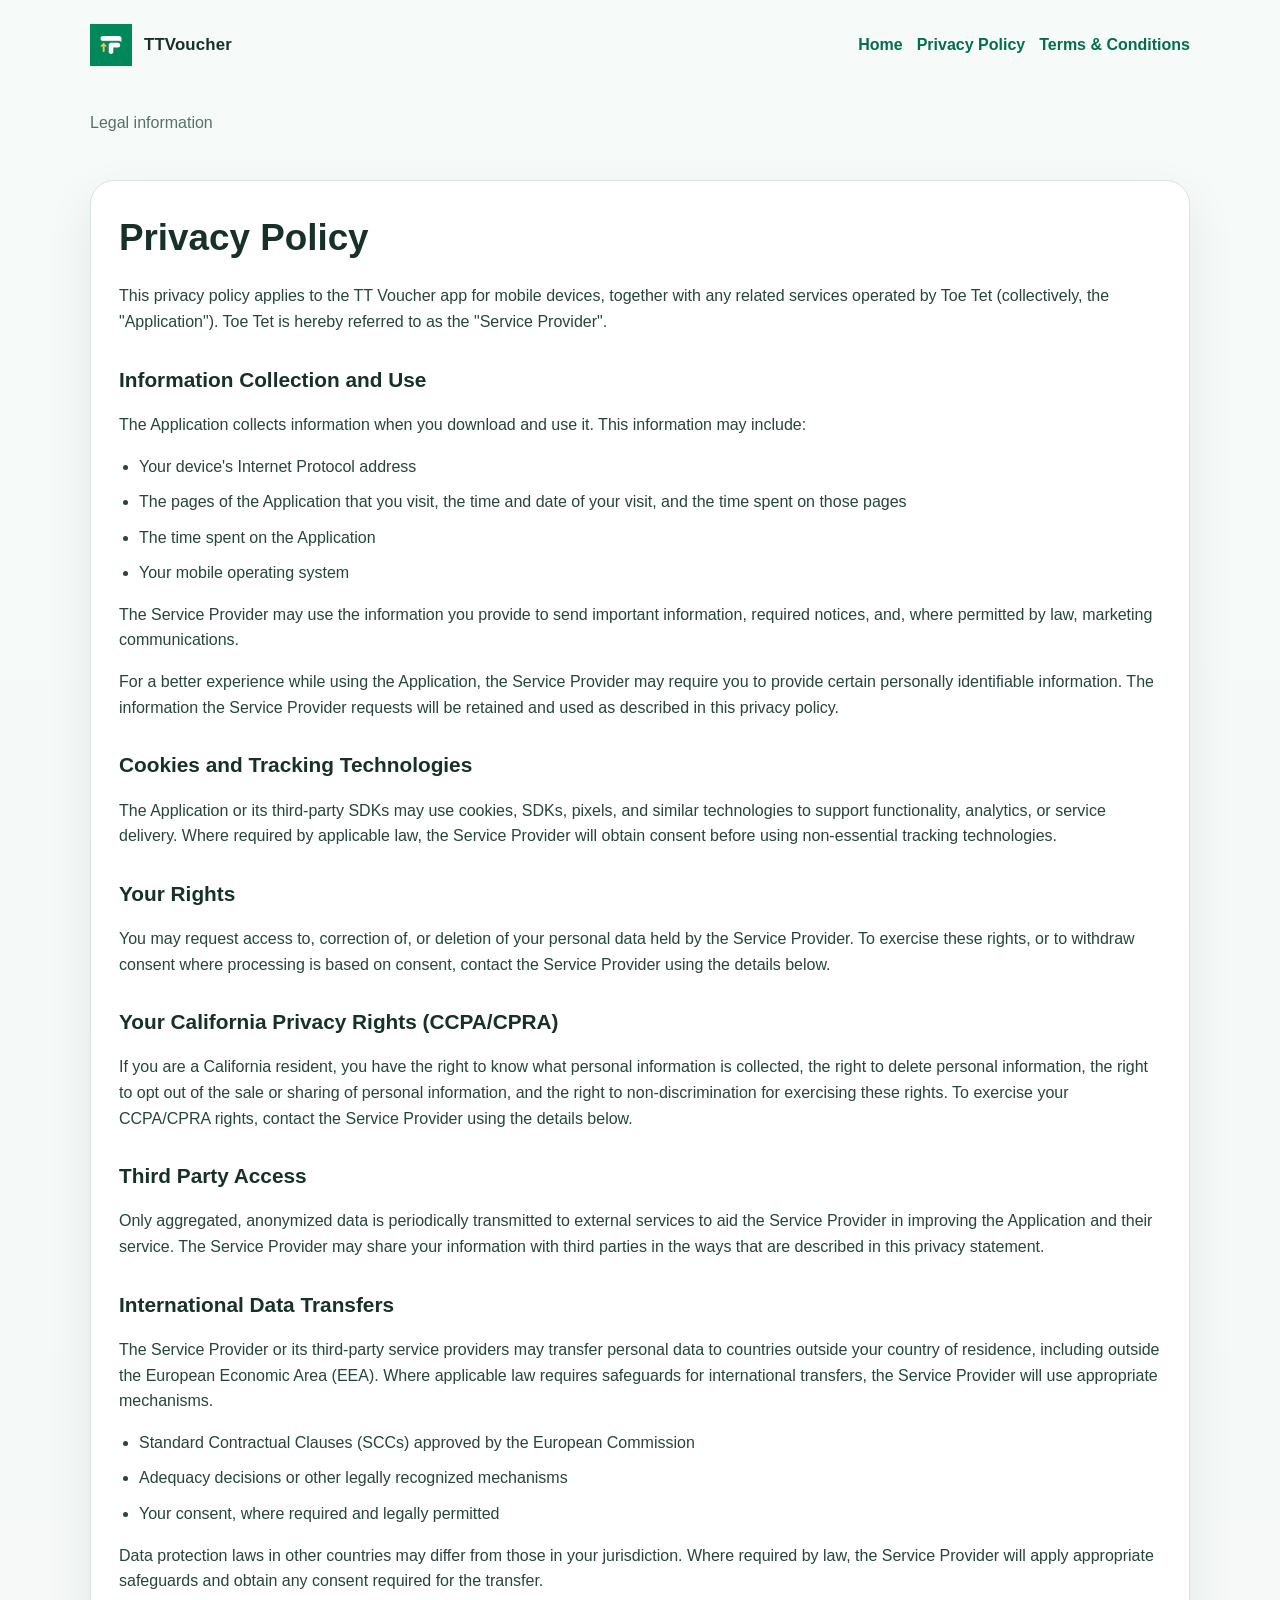
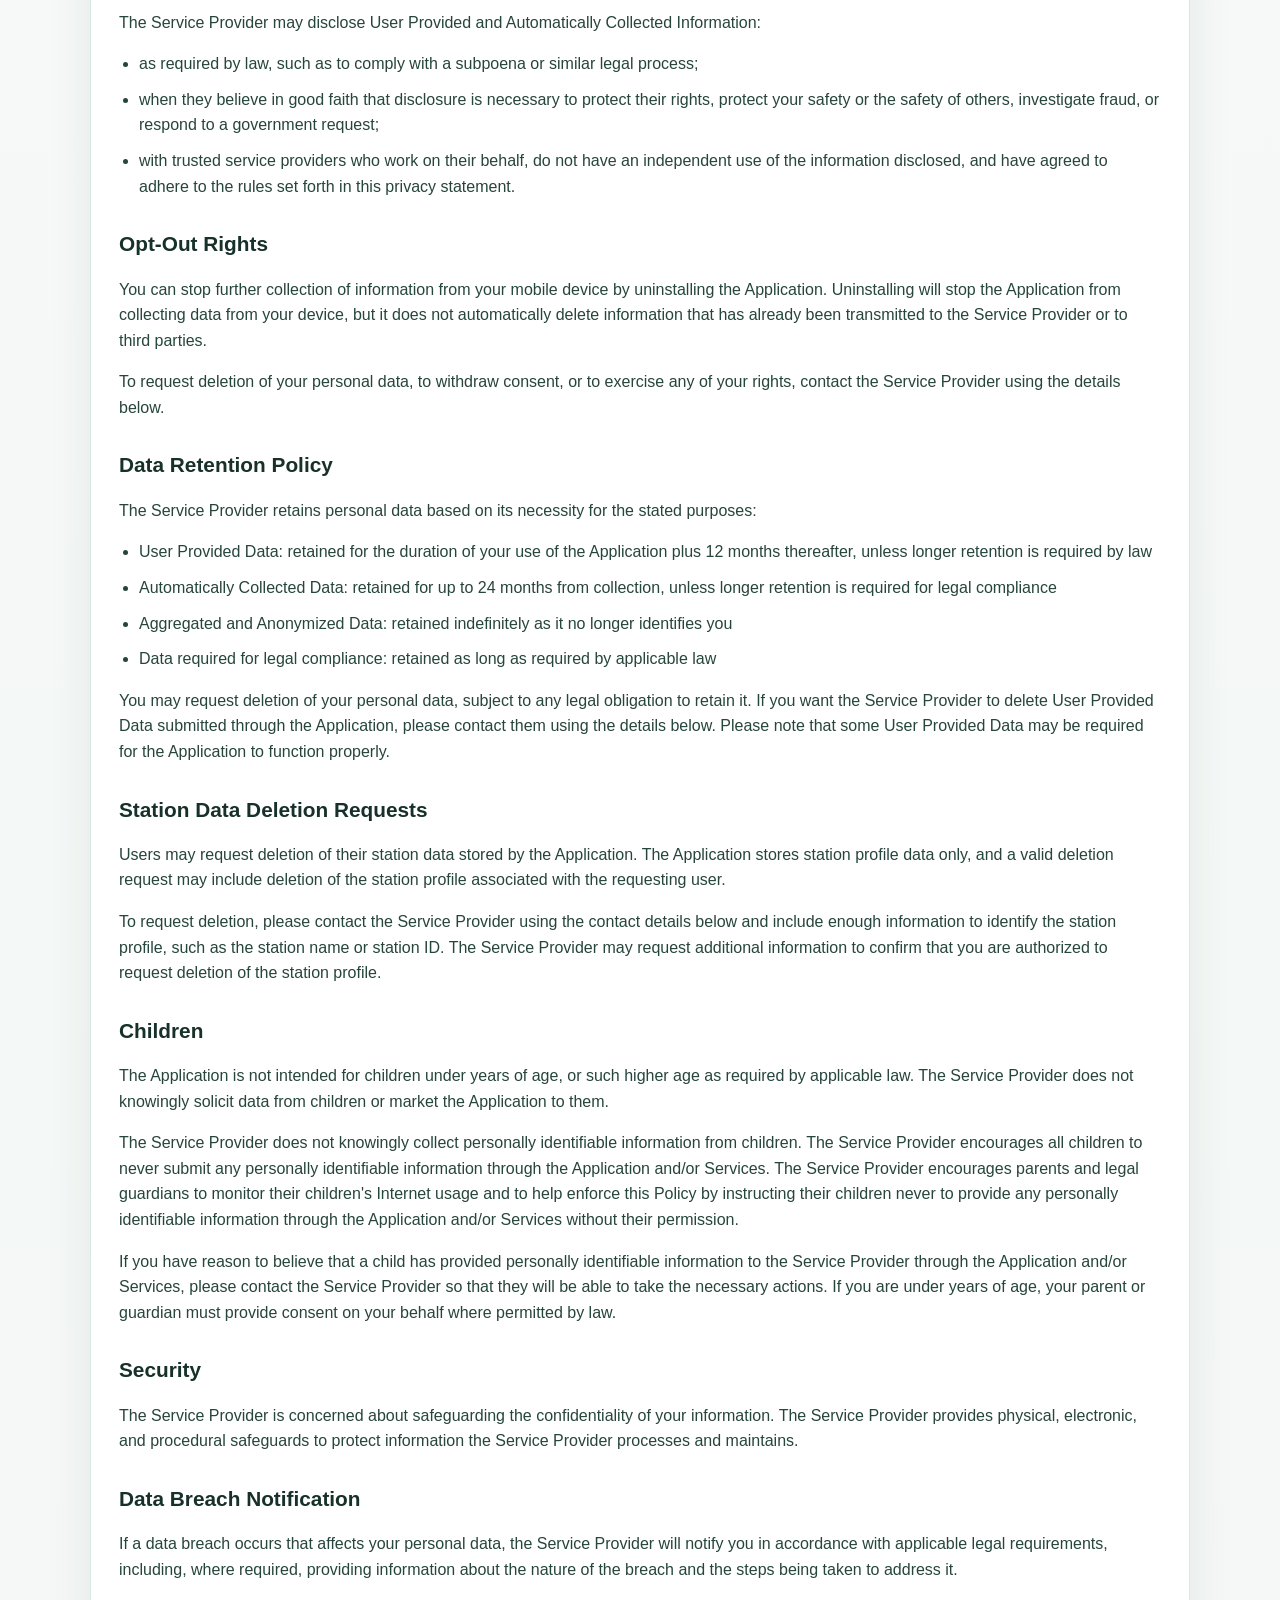
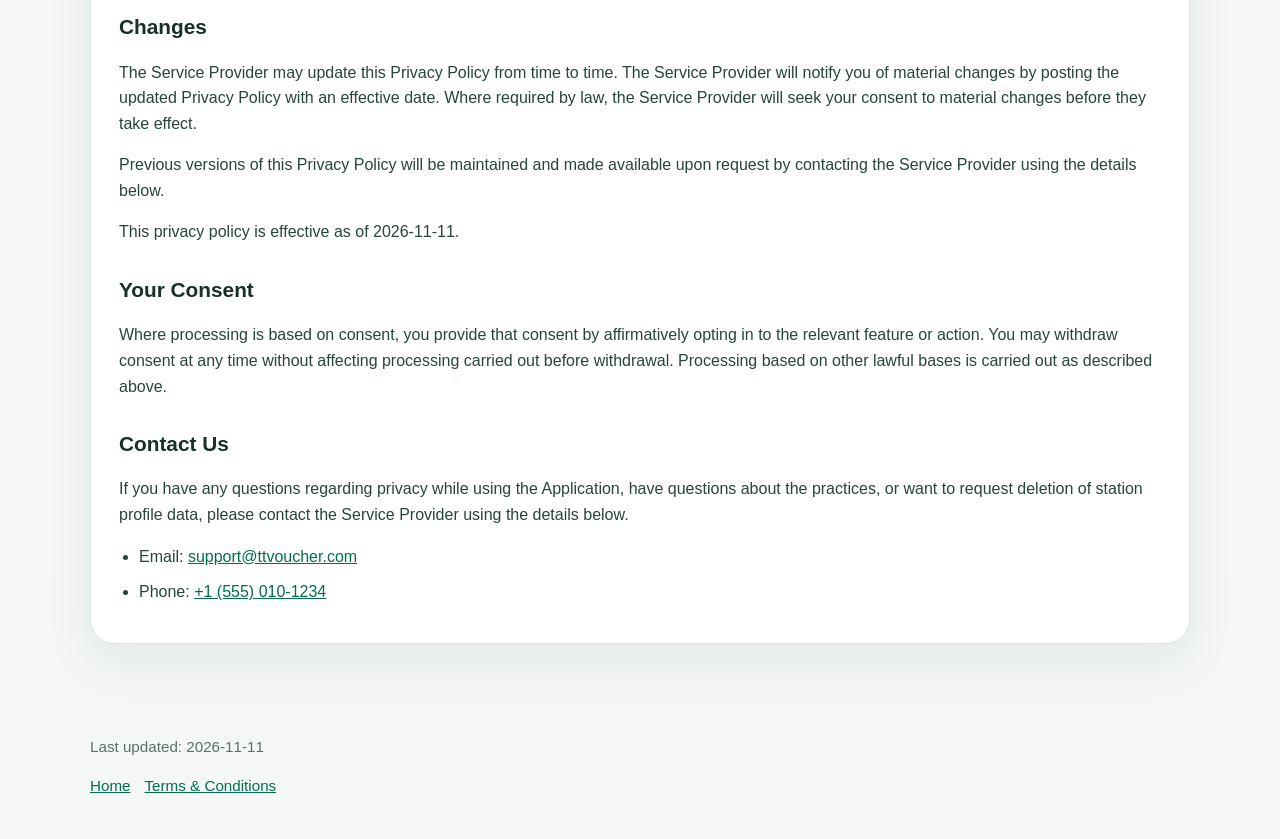
==== privacy-and-policy/index.html @ ffd516b5 "release: site" ====
<!doctype html>
<html lang="en">
  <head>
    <meta charset="UTF-8" />
    <meta name="viewport" content="width=device-width, initial-scale=1.0" />
    <title>TTVoucher Privacy Policy</title>
    <meta
      name="description"
      content="Privacy Policy for the TTVoucher application and related services operated by Toe Tet."
    />
    <link rel="stylesheet" href="../assets/styles.css" />
  </head>
  <body>
    <header class="site-header">
      <a class="brand" href="../">
        <img class="brand-logo" src="../TTVoucher.png" alt="TTVoucher logo" />
        <span class="brand-text">TTVoucher</span>
      </a>
      <nav class="site-nav" aria-label="Primary">
        <a href="../index.html">Home</a>
        <a href="./index.html">Privacy Policy</a>
        <a href="../terms-and-conditions/index.html">Terms &amp; Conditions</a>
      </nav>
    </header>

    <main class="page-shell legal-layout">
      <section class="page-banner">
        <p class="muted">Legal information</p>
      </section>

      <article class="legal-card">
        <h1>Privacy Policy</h1>
        <p>
          This privacy policy applies to the TT Voucher app for mobile devices,
          together with any related services operated by Toe Tet (collectively,
          the "Application"). Toe Tet is hereby referred to as the "Service
          Provider".
        </p>

        <h2>Information Collection and Use</h2>
        <p>
          The Application collects information when you download and use it.
          This information may include:
        </p>
        <ul>
          <li>Your device's Internet Protocol address</li>
          <li>
            The pages of the Application that you visit, the time and date of
            your visit, and the time spent on those pages
          </li>
          <li>The time spent on the Application</li>
          <li>Your mobile operating system</li>
        </ul>
        <p>
          The Service Provider may use the information you provide to send
          important information, required notices, and, where permitted by law,
          marketing communications.
        </p>
        <p>
          For a better experience while using the Application, the Service
          Provider may require you to provide certain personally identifiable
          information. The information the Service Provider requests will be
          retained and used as described in this privacy policy.
        </p>

        <h2>Cookies and Tracking Technologies</h2>
        <p>
          The Application or its third-party SDKs may use cookies, SDKs, pixels,
          and similar technologies to support functionality, analytics, or
          service delivery. Where required by applicable law, the Service
          Provider will obtain consent before using non-essential tracking
          technologies.
        </p>

        <h2>Your Rights</h2>
        <p>
          You may request access to, correction of, or deletion of your personal
          data held by the Service Provider. To exercise these rights, or to
          withdraw consent where processing is based on consent, contact the
          Service Provider using the details below.
        </p>

        <h2>Your California Privacy Rights (CCPA/CPRA)</h2>
        <p>
          If you are a California resident, you have the right to know what
          personal information is collected, the right to delete personal
          information, the right to opt out of the sale or sharing of personal
          information, and the right to non-discrimination for exercising these
          rights. To exercise your CCPA/CPRA rights, contact the Service
          Provider using the details below.
        </p>

        <h2>Third Party Access</h2>
        <p>
          Only aggregated, anonymized data is periodically transmitted to
          external services to aid the Service Provider in improving the
          Application and their service. The Service Provider may share your
          information with third parties in the ways that are described in this
          privacy statement.
        </p>

        <h2>International Data Transfers</h2>
        <p>
          The Service Provider or its third-party service providers may transfer
          personal data to countries outside your country of residence,
          including outside the European Economic Area (EEA). Where applicable
          law requires safeguards for international transfers, the Service
          Provider will use appropriate mechanisms.
        </p>
        <ul>
          <li>
            Standard Contractual Clauses (SCCs) approved by the European
            Commission
          </li>
          <li>Adequacy decisions or other legally recognized mechanisms</li>
          <li>Your consent, where required and legally permitted</li>
        </ul>
        <p>
          Data protection laws in other countries may differ from those in your
          jurisdiction. Where required by law, the Service Provider will apply
          appropriate safeguards and obtain any consent required for the
          transfer.
        </p>
        <p>
          The Service Provider may disclose User Provided and Automatically
          Collected Information:
        </p>
        <ul>
          <li>
            as required by law, such as to comply with a subpoena or similar
            legal process;
          </li>
          <li>
            when they believe in good faith that disclosure is necessary to
            protect their rights, protect your safety or the safety of others,
            investigate fraud, or respond to a government request;
          </li>
          <li>
            with trusted service providers who work on their behalf, do not have
            an independent use of the information disclosed, and have agreed to
            adhere to the rules set forth in this privacy statement.
          </li>
        </ul>

        <h2>Opt-Out Rights</h2>
        <p>
          You can stop further collection of information from your mobile device
          by uninstalling the Application. Uninstalling will stop the
          Application from collecting data from your device, but it does not
          automatically delete information that has already been transmitted to
          the Service Provider or to third parties.
        </p>
        <p>
          To request deletion of your personal data, to withdraw consent, or to
          exercise any of your rights, contact the Service Provider using the
          details below.
        </p>

        <h2>Data Retention Policy</h2>
        <p>
          The Service Provider retains personal data based on its necessity for
          the stated purposes:
        </p>
        <ul>
          <li>
            User Provided Data: retained for the duration of your use of the
            Application plus 12 months thereafter, unless longer retention is
            required by law
          </li>
          <li>
            Automatically Collected Data: retained for up to 24 months from
            collection, unless longer retention is required for legal compliance
          </li>
          <li>
            Aggregated and Anonymized Data: retained indefinitely as it no
            longer identifies you
          </li>
          <li>
            Data required for legal compliance: retained as long as required by
            applicable law
          </li>
        </ul>
        <p>
          You may request deletion of your personal data, subject to any legal
          obligation to retain it. If you want the Service Provider to delete
          User Provided Data submitted through the Application, please contact
          them using the details below.
          Please note that some User Provided Data may be required for the
          Application to function properly.
        </p>

        <h2>Station Data Deletion Requests</h2>
        <p>
          Users may request deletion of their station data stored by the
          Application. The Application stores station profile data only, and a
          valid deletion request may include deletion of the station profile
          associated with the requesting user.
        </p>
        <p>
          To request deletion, please contact the Service Provider using the
          contact details below and include enough information to identify the
          station profile, such as the station name or station ID. The Service
          Provider may request additional information to confirm that you are
          authorized to request deletion of the station profile.
        </p>

        <h2>Children</h2>
        <p>
          The Application is not intended for children under years of age, or
          such higher age as required by applicable law. The Service Provider
          does not knowingly solicit data from children or market the
          Application to them.
        </p>
        <p>
          The Service Provider does not knowingly collect personally
          identifiable information from children. The Service Provider
          encourages all children to never submit any personally identifiable
          information through the Application and/or Services. The Service
          Provider encourages parents and legal guardians to monitor their
          children's Internet usage and to help enforce this Policy by
          instructing their children never to provide any personally
          identifiable information through the Application and/or Services
          without their permission.
        </p>
        <p>
          If you have reason to believe that a child has provided personally
          identifiable information to the Service Provider through the
          Application and/or Services, please contact the Service Provider so
          that they will be able to take the necessary actions. If you are under
          years of age, your parent or guardian must provide consent on your
          behalf where permitted by law.
        </p>

        <h2>Security</h2>
        <p>
          The Service Provider is concerned about safeguarding the
          confidentiality of your information. The Service Provider provides
          physical, electronic, and procedural safeguards to protect information
          the Service Provider processes and maintains.
        </p>

        <h2>Data Breach Notification</h2>
        <p>
          If a data breach occurs that affects your personal data, the Service
          Provider will notify you in accordance with applicable legal
          requirements, including, where required, providing information about
          the nature of the breach and the steps being taken to address it.
        </p>

        <h2>Changes</h2>
        <p>
          The Service Provider may update this Privacy Policy from time to time.
          The Service Provider will notify you of material changes by posting
          the updated Privacy Policy with an effective date. Where required by
          law, the Service Provider will seek your consent to material changes
          before they take effect.
        </p>
        <p>
          Previous versions of this Privacy Policy will be maintained and made
          available upon request by contacting the Service Provider using the
          details below.
        </p>
        <p>This privacy policy is effective as of 2026-11-11.</p>

        <h2>Your Consent</h2>
        <p>
          Where processing is based on consent, you provide that consent by
          affirmatively opting in to the relevant feature or action. You may
          withdraw consent at any time without affecting processing carried out
          before withdrawal. Processing based on other lawful bases is carried
          out as described above.
        </p>

        <h2>Contact Us</h2>
        <p>
          If you have any questions regarding privacy while using the
          Application, have questions about the practices, or want to request
          deletion of station profile data, please contact the Service Provider
          using the details below.
        </p>
        <ul>
          <li>
            Email:
            <a href="mailto:support@ttvoucher.com">support@ttvoucher.com</a>
          </li>
          <li>Phone: <a href="tel:+15550101234">+1 (555) 010-1234</a></li>
        </ul>
      </article>
    </main>

    <footer class="site-footer">
      <p>Last updated: 2026-11-11</p>
      <nav aria-label="Footer">
        <a href="../index.html">Home</a>
        <a href="../terms-and-conditions/index.html">Terms &amp; Conditions</a>
      </nav>
    </footer>
  </body>
</html>
---- assets/styles.css ----
:root {
  color-scheme: light;
  --bg: #f4f7f6;
  --surface: #ffffff;
  --surface-soft: #eef5f2;
  --text: #17312a;
  --muted: #597068;
  --primary: #00875a;
  --primary-dark: #006f4a;
  --border: #d9e5df;
  --shadow: 0 18px 48px rgba(23, 49, 42, 0.08);
  --max-width: 1100px;
}

* {
  box-sizing: border-box;
}

html {
  scroll-behavior: smooth;
}

body {
  margin: 0;
  font-family: Arial, Helvetica, sans-serif;
  background: linear-gradient(180deg, #f6faf8 0%, #f4f7f6 100%);
  color: var(--text);
  line-height: 1.6;
}

a {
  color: var(--primary-dark);
}

a:hover {
  color: var(--primary);
}

.site-header,
.page-shell,
.site-footer {
  width: min(calc(100% - 32px), var(--max-width));
  margin: 0 auto;
}

.site-header {
  display: flex;
  align-items: center;
  justify-content: space-between;
  gap: 16px;
  padding: 24px 0 16px;
}

.brand {
  display: inline-flex;
  align-items: center;
  gap: 12px;
  color: var(--text);
  text-decoration: none;
  font-weight: 700;
  letter-spacing: 0.01em;
}

.brand-logo {
  width: 42px;
  height: 42px;
  object-fit: contain;
  display: block;
}

.brand-text {
  font-size: 1.05rem;
}

.site-nav {
  display: flex;
  flex-wrap: wrap;
  gap: 14px;
}

.site-nav a {
  text-decoration: none;
  font-weight: 600;
}

.hero {
  display: grid;
  grid-template-columns: 1.2fr 0.8fr;
  gap: 28px;
  align-items: stretch;
  padding: 24px 0 40px;
}

.hero-card,
.feature-card,
.section-card,
.legal-card {
  background: var(--surface);
  border: 1px solid var(--border);
  border-radius: 24px;
  box-shadow: var(--shadow);
}

.hero-card {
  padding: 40px;
}

.hero-card h1 {
  margin: 0 0 16px;
  font-size: clamp(2.4rem, 5vw, 4rem);
  line-height: 1.05;
}

.hero-card p {
  margin: 0 0 24px;
  color: var(--muted);
  font-size: 1.05rem;
}

.hero-actions {
  display: flex;
  flex-wrap: wrap;
  gap: 12px;
}

.button {
  display: inline-flex;
  align-items: center;
  justify-content: center;
  padding: 12px 18px;
  border-radius: 999px;
  border: 1px solid transparent;
  text-decoration: none;
  font-weight: 700;
}

.button.primary {
  background: var(--primary);
  color: #ffffff;
}

.button.primary:hover {
  background: var(--primary-dark);
  color: #ffffff;
}

.button.secondary {
  border-color: var(--border);
  background: var(--surface-soft);
  color: var(--text);
}

.hero-panel {
  padding: 28px;
  background: linear-gradient(160deg, #ffffff 0%, #eef7f2 100%);
}

.hero-panel h2 {
  margin-top: 0;
  margin-bottom: 16px;
  font-size: 1.2rem;
}

.hero-panel ul,
.feature-card ul,
.legal-card ul {
  margin: 0;
  padding-left: 20px;
}

.hero-panel li,
.feature-card li,
.legal-card li {
  margin-bottom: 10px;
}

.section-heading {
  margin: 0 0 18px;
  font-size: 1.85rem;
}

.section-intro {
  margin: 0 0 28px;
  color: var(--muted);
  max-width: 760px;
}

.feature-grid {
  display: grid;
  grid-template-columns: repeat(3, minmax(0, 1fr));
  gap: 20px;
  margin-bottom: 24px;
}

.feature-card {
  padding: 24px;
}

.feature-card h3 {
  margin-top: 0;
  margin-bottom: 12px;
}

.section-card {
  padding: 28px;
  margin: 0 0 24px;
}

.muted {
  color: var(--muted);
}

.legal-layout {
  padding-bottom: 40px;
}

.legal-card {
  padding: 28px;
  margin-bottom: 24px;
}

.legal-card h1 {
  margin-top: 0;
  margin-bottom: 12px;
  font-size: 2.3rem;
}

.legal-card h2 {
  margin-top: 28px;
  margin-bottom: 10px;
  font-size: 1.3rem;
}

.legal-card p,
.legal-card li {
  color: #26453c;
}

.page-banner {
  padding: 12px 0 28px;
}

.site-footer {
  padding: 12px 0 40px;
  color: var(--muted);
  font-size: 0.95rem;
}

.site-footer nav {
  display: flex;
  flex-wrap: wrap;
  gap: 14px;
  margin-top: 8px;
}

@media (max-width: 900px) {
  .hero,
  .feature-grid {
    grid-template-columns: 1fr;
  }

  .site-header {
    flex-direction: column;
    align-items: flex-start;
  }

  .hero-card,
  .hero-panel,
  .section-card,
  .legal-card {
    padding: 24px;
  }
}

@media (max-width: 600px) {
  .site-header,
  .page-shell,
  .site-footer {
    width: min(calc(100% - 20px), var(--max-width));
  }

  .hero-card h1,
  .legal-card h1 {
    font-size: 2rem;
  }
}
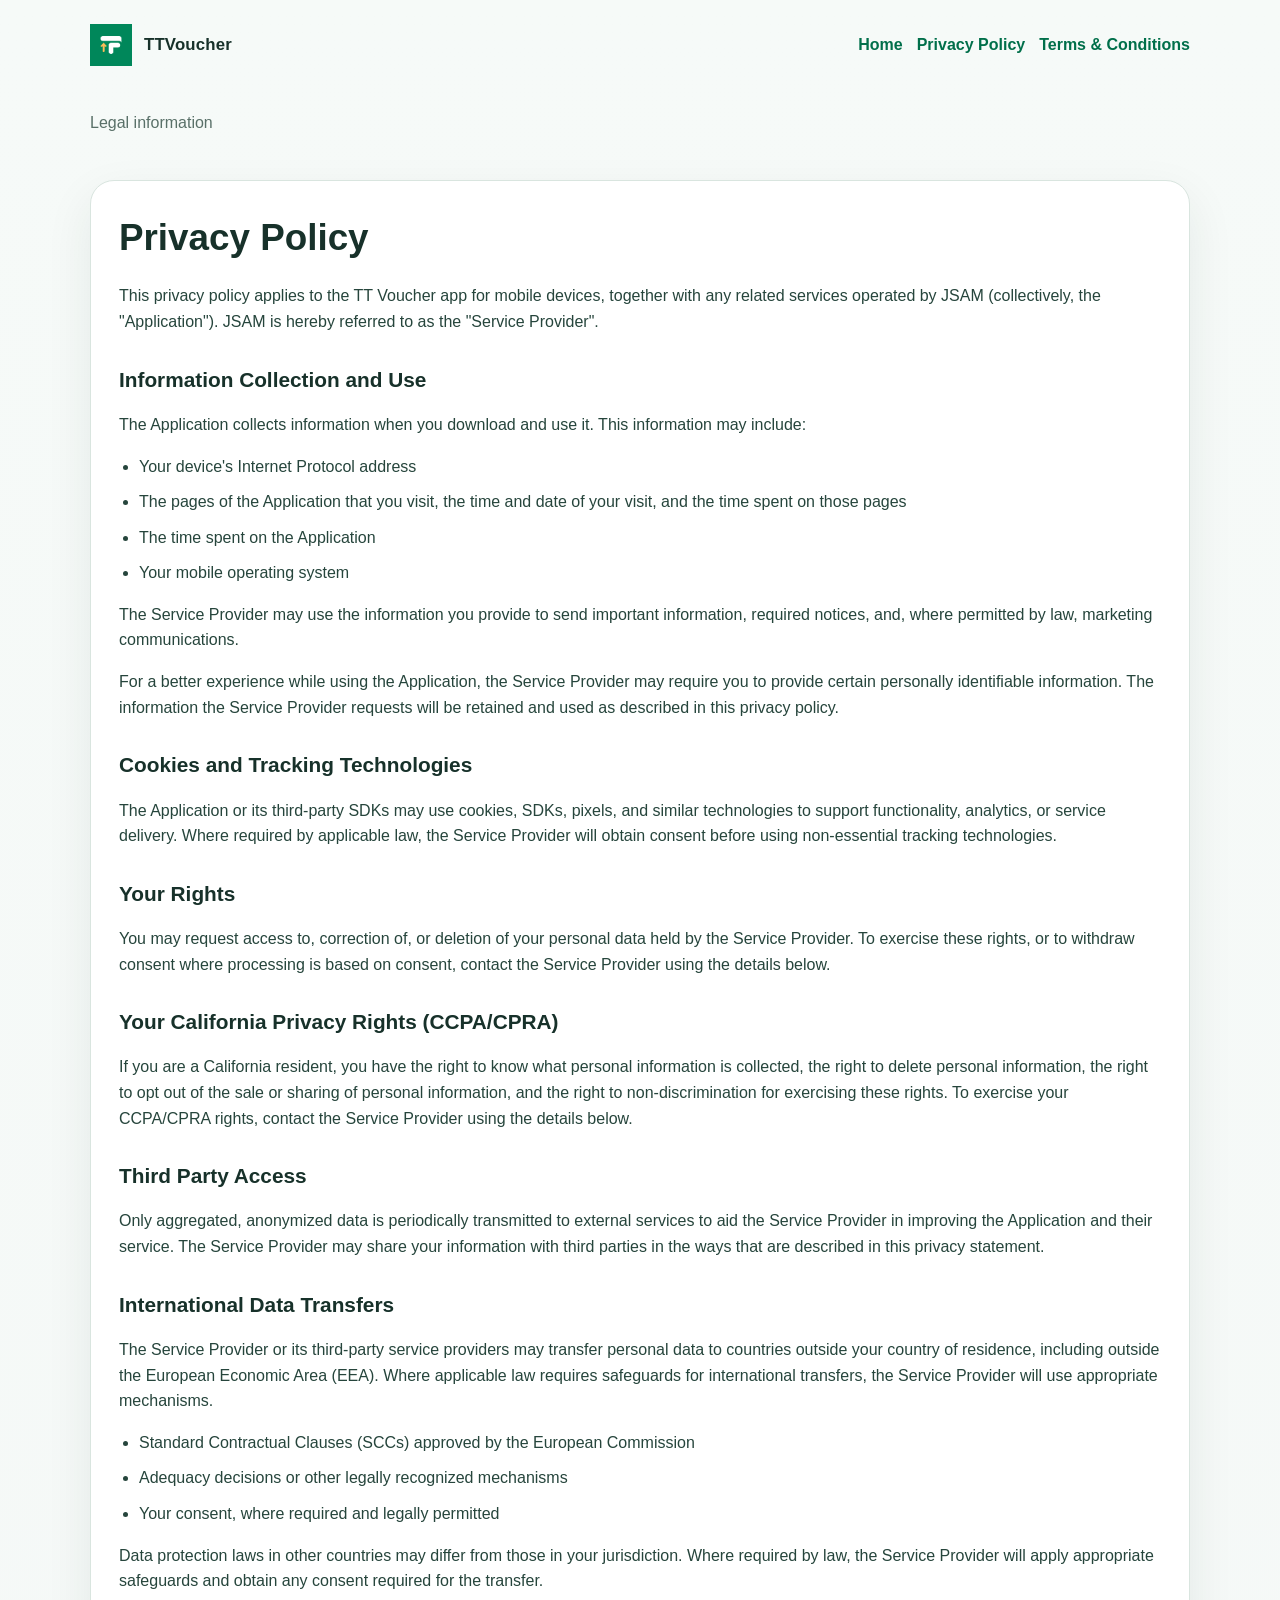
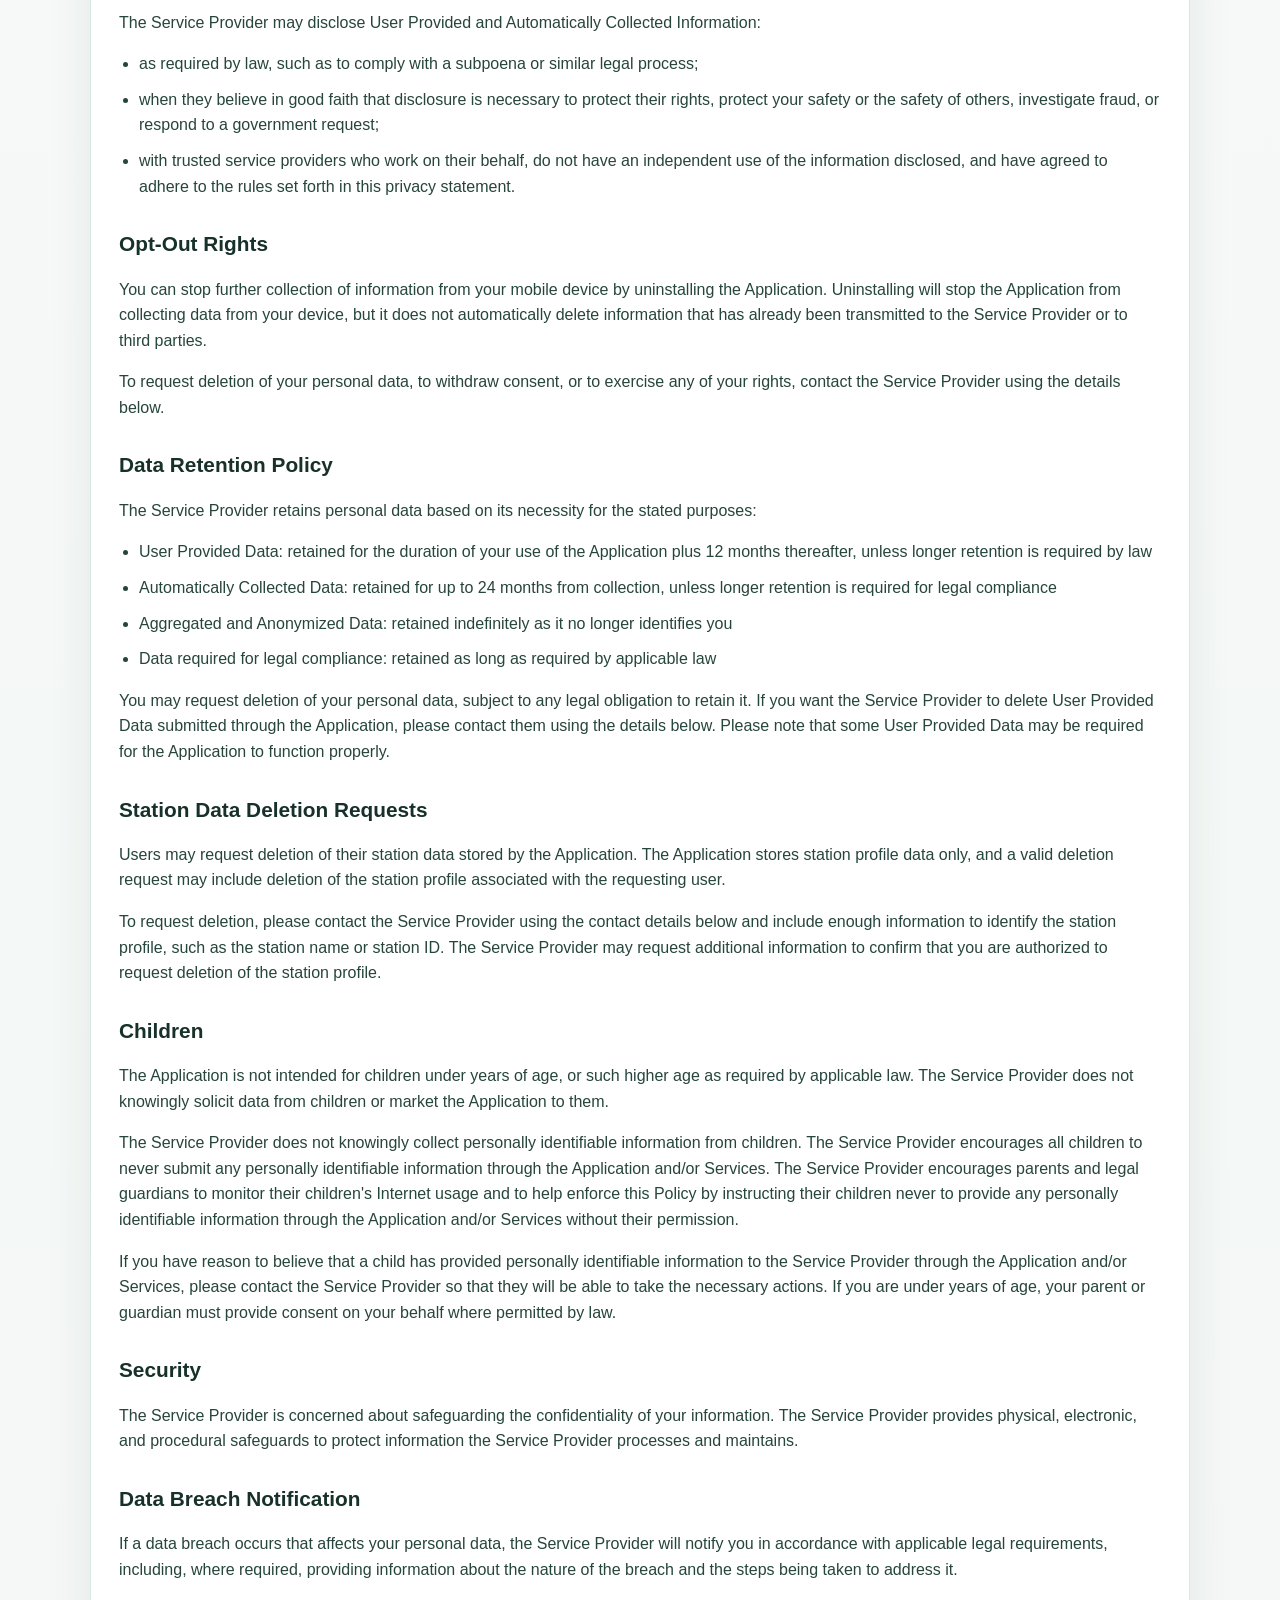
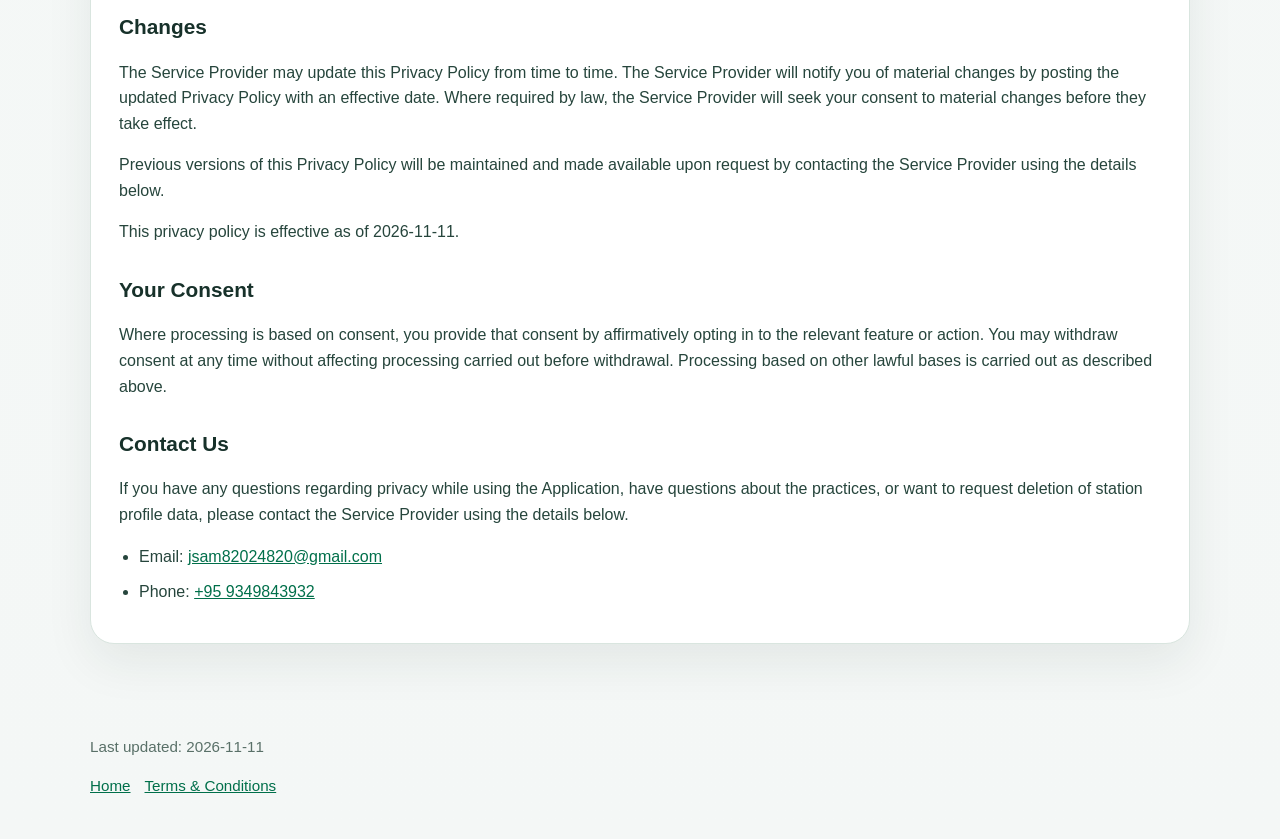
==== commit 1553739e: "update:contact" ====
--- a/privacy-and-policy/index.html
+++ b/privacy-and-policy/index.html
@@ -6,7 +6,7 @@
     <title>TTVoucher Privacy Policy</title>
     <meta
       name="description"
-      content="Privacy Policy for the TTVoucher application and related services operated by Toe Tet."
+      content="Privacy Policy for the TTVoucher application and related services operated by JSAM."
     />
     <link rel="stylesheet" href="../assets/styles.css" />
   </head>
@@ -32,9 +32,8 @@
         <h1>Privacy Policy</h1>
         <p>
           This privacy policy applies to the TT Voucher app for mobile devices,
-          together with any related services operated by Toe Tet (collectively,
-          the "Application"). Toe Tet is hereby referred to as the "Service
-          Provider".
+          together with any related services operated by JSAM (collectively, the
+          "Application"). JSAM is hereby referred to as the "Service Provider".
         </p>
 
         <h2>Information Collection and Use</h2>
@@ -184,9 +183,8 @@
           You may request deletion of your personal data, subject to any legal
           obligation to retain it. If you want the Service Provider to delete
           User Provided Data submitted through the Application, please contact
-          them using the details below.
-          Please note that some User Provided Data may be required for the
-          Application to function properly.
+          them using the details below. Please note that some User Provided Data
+          may be required for the Application to function properly.
         </p>
 
         <h2>Station Data Deletion Requests</h2>
@@ -281,9 +279,9 @@
         <ul>
           <li>
             Email:
-            <a href="mailto:support@ttvoucher.com">support@ttvoucher.com</a>
-          </li>
-          <li>Phone: <a href="tel:+15550101234">+1 (555) 010-1234</a></li>
+            <a href="mailto:jsam82024820@gmail.com">jsam82024820@gmail.com</a>
+          </li>
+          <li>Phone: <a href="tel:+959349843932">+95 9349843932</a></li>
         </ul>
       </article>
     </main>
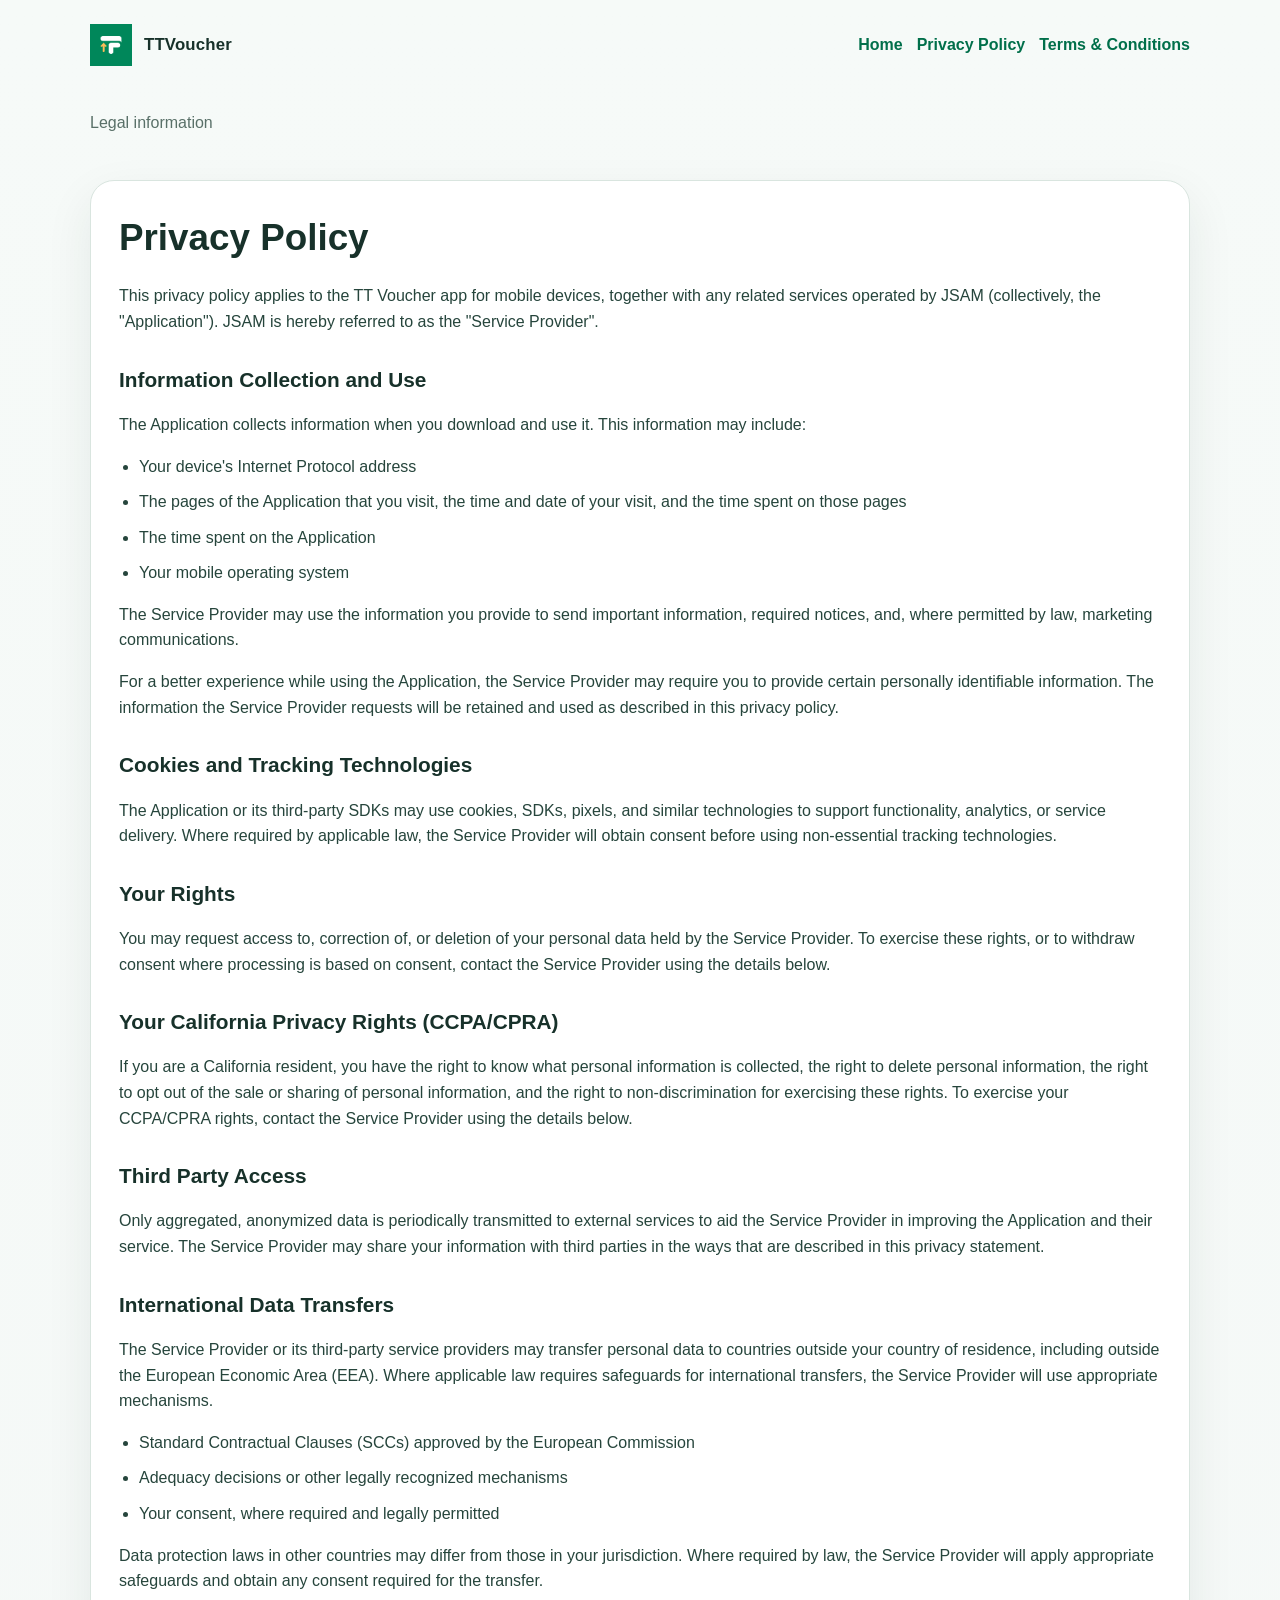
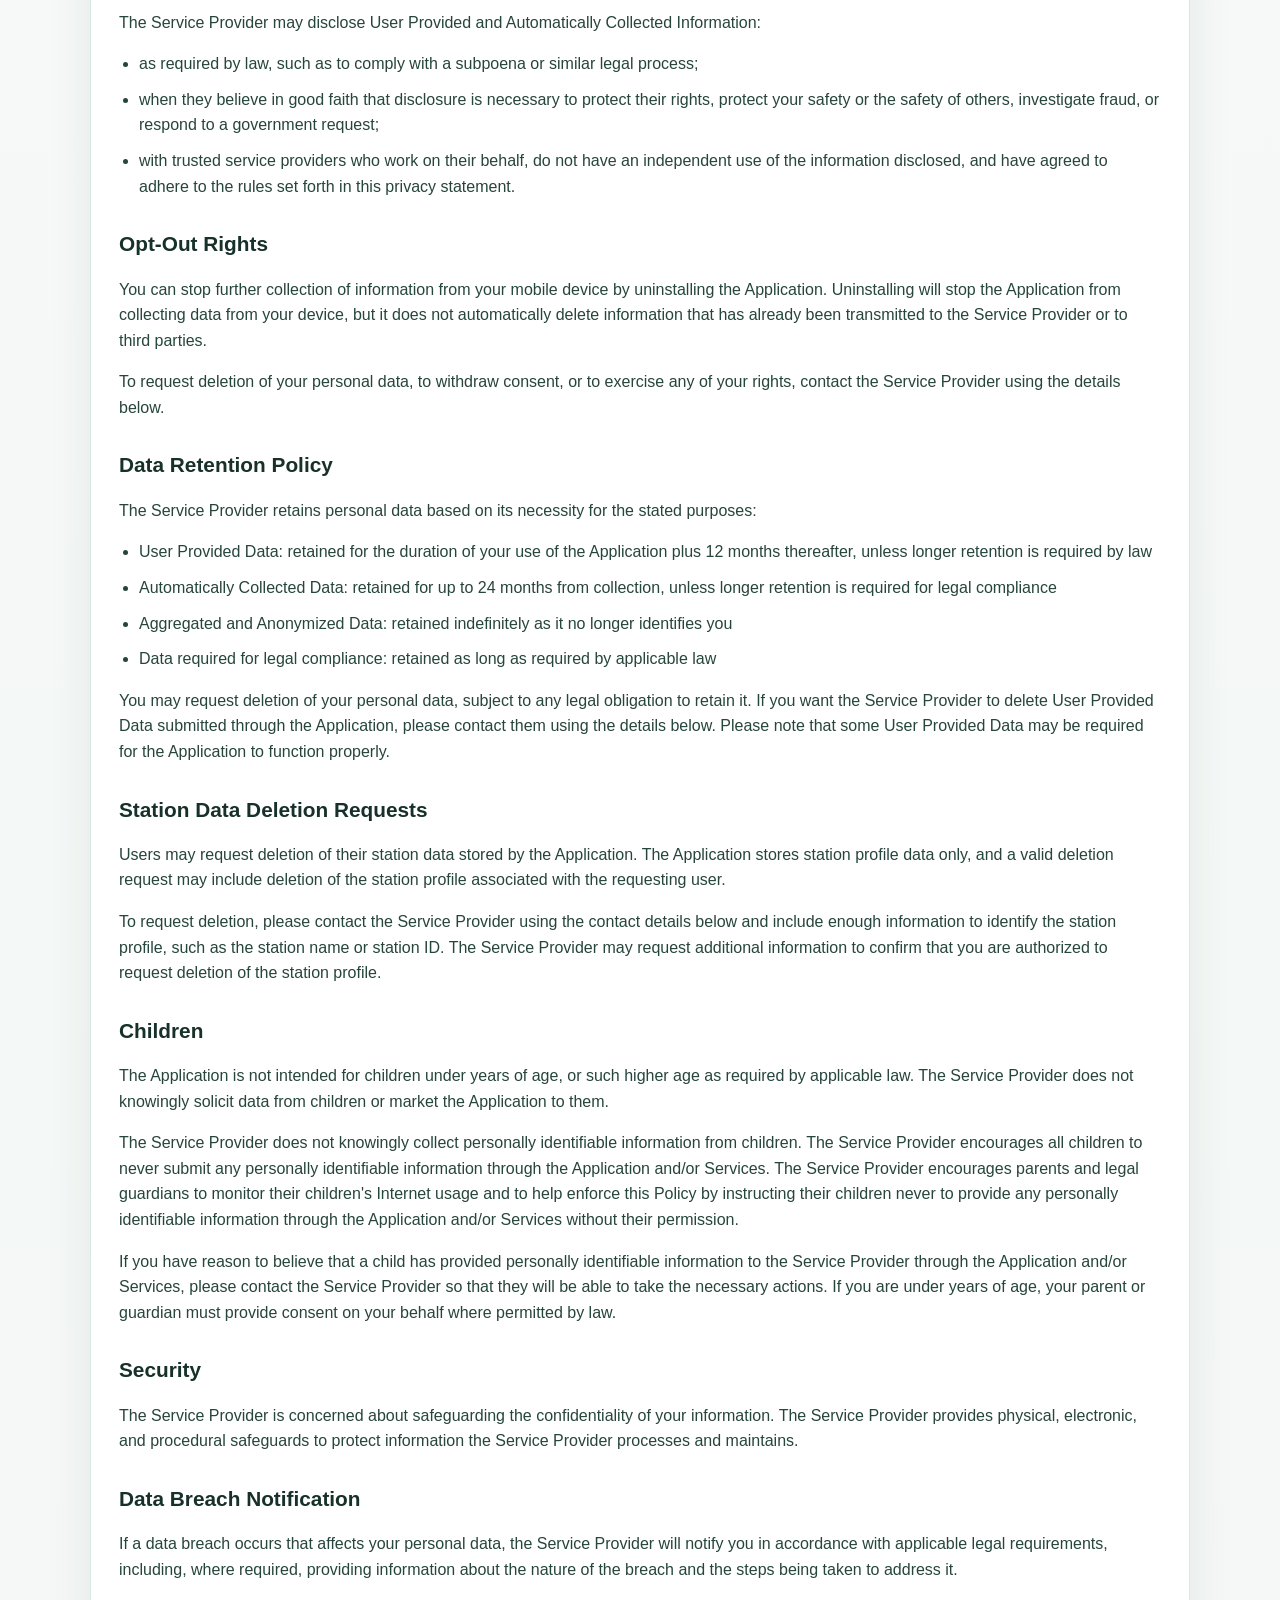
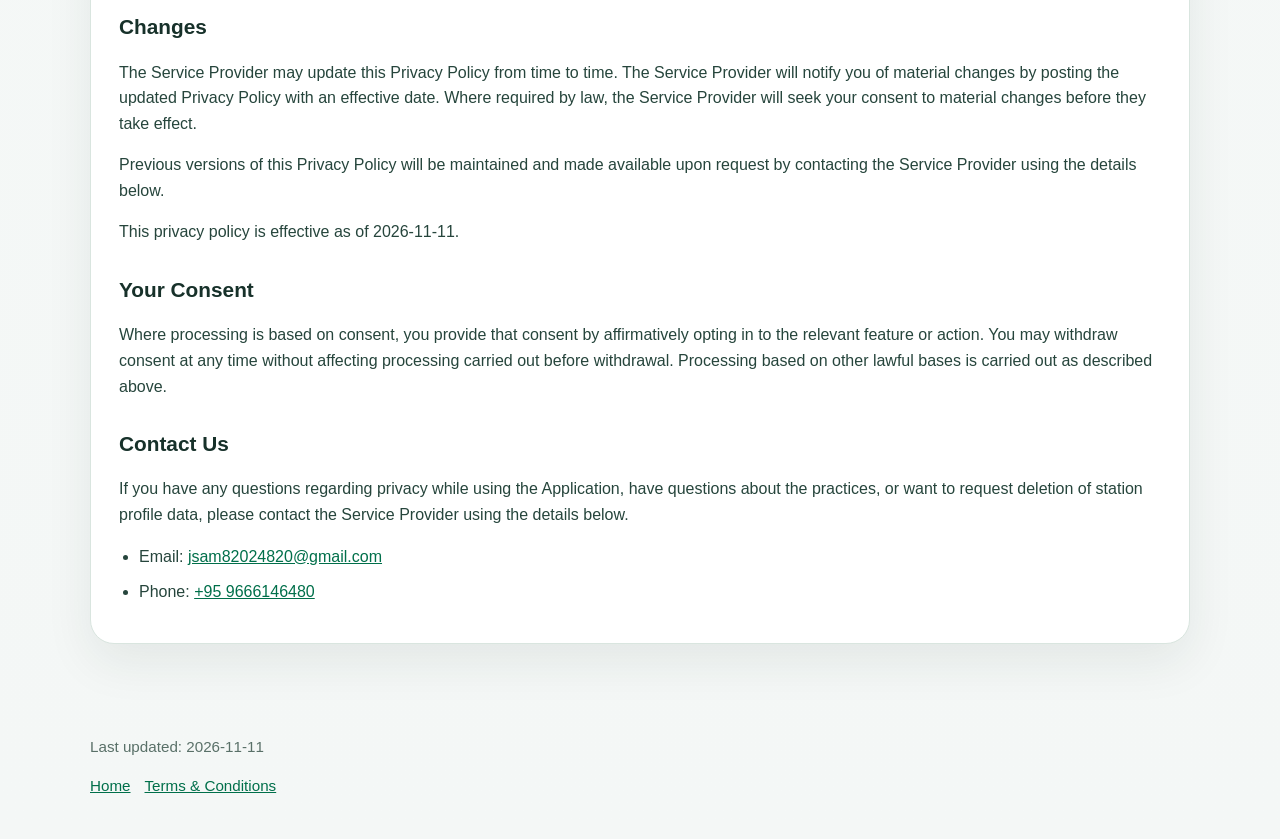
==== commit 5edc4089: "change phone" ====
--- a/privacy-and-policy/index.html
+++ b/privacy-and-policy/index.html
@@ -281,7 +281,7 @@
             Email:
             <a href="mailto:jsam82024820@gmail.com">jsam82024820@gmail.com</a>
           </li>
-          <li>Phone: <a href="tel:+959349843932">+95 9349843932</a></li>
+          <li>Phone: <a href="tel:+959666146480">+95 9666146480</a></li>
         </ul>
       </article>
     </main>
--- a/assets/styles.css
+++ b/assets/styles.css
@@ -210,6 +210,56 @@
   color: var(--muted);
 }
 
+.download-card {
+  display: flex;
+  align-items: center;
+  gap: 24px;
+  margin: 24px 0 0;
+  padding: 28px 32px;
+  background: linear-gradient(135deg, #ffffff 0%, #e6f4ed 100%);
+  border: 1px solid var(--border);
+  border-radius: 24px;
+  box-shadow: var(--shadow);
+}
+
+.download-logo {
+  width: 72px;
+  height: 72px;
+  object-fit: contain;
+  flex-shrink: 0;
+}
+
+.download-info {
+  flex: 1;
+  min-width: 0;
+}
+
+.download-info h2 {
+  margin: 0 0 4px;
+  font-size: 1.5rem;
+}
+
+.download-meta {
+  margin: 0 0 8px;
+  color: var(--primary-dark);
+  font-weight: 700;
+  font-size: 0.95rem;
+}
+
+.download-note {
+  margin: 0;
+  color: var(--muted);
+  font-size: 0.95rem;
+}
+
+.download-button {
+  gap: 8px;
+  padding: 14px 24px;
+  font-size: 1.05rem;
+  white-space: nowrap;
+  flex-shrink: 0;
+}
+
 .legal-layout {
   padding-bottom: 40px;
 }
@@ -283,4 +333,14 @@
   .legal-card h1 {
     font-size: 2rem;
   }
-}
+
+  .download-card {
+    flex-direction: column;
+    align-items: flex-start;
+    padding: 24px;
+  }
+
+  .download-button {
+    width: 100%;
+  }
+}
